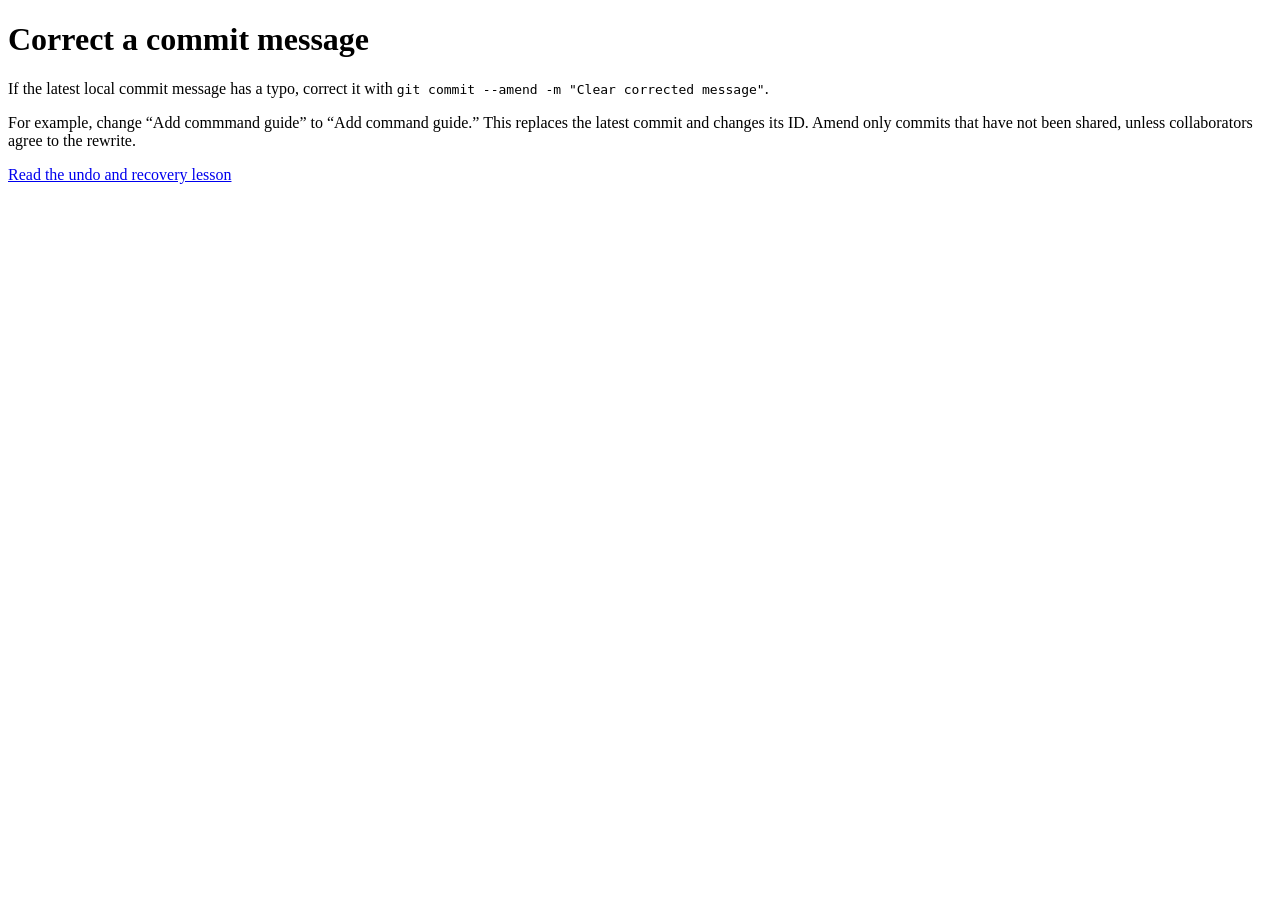
==== amend-example.html @ 5fb7c6b7 "Demonstrate commit message correction" ====
<!doctype html>
<html lang="en"><head><meta charset="utf-8"><meta name="viewport" content="width=device-width, initial-scale=1"><title>Correct a Commit Message</title></head><body><main><h1>Correct a commit message</h1><p>If the latest local commit message has a typo, correct it with <code>git commit --amend -m "Clear corrected message"</code>.</p><p>For example, change “Add commmand guide” to “Add command guide.” This replaces the latest commit and changes its ID. Amend only commits that have not been shared, unless collaborators agree to the rewrite.</p><p><a href="recovery.html">Read the undo and recovery lesson</a></p></main></body></html>
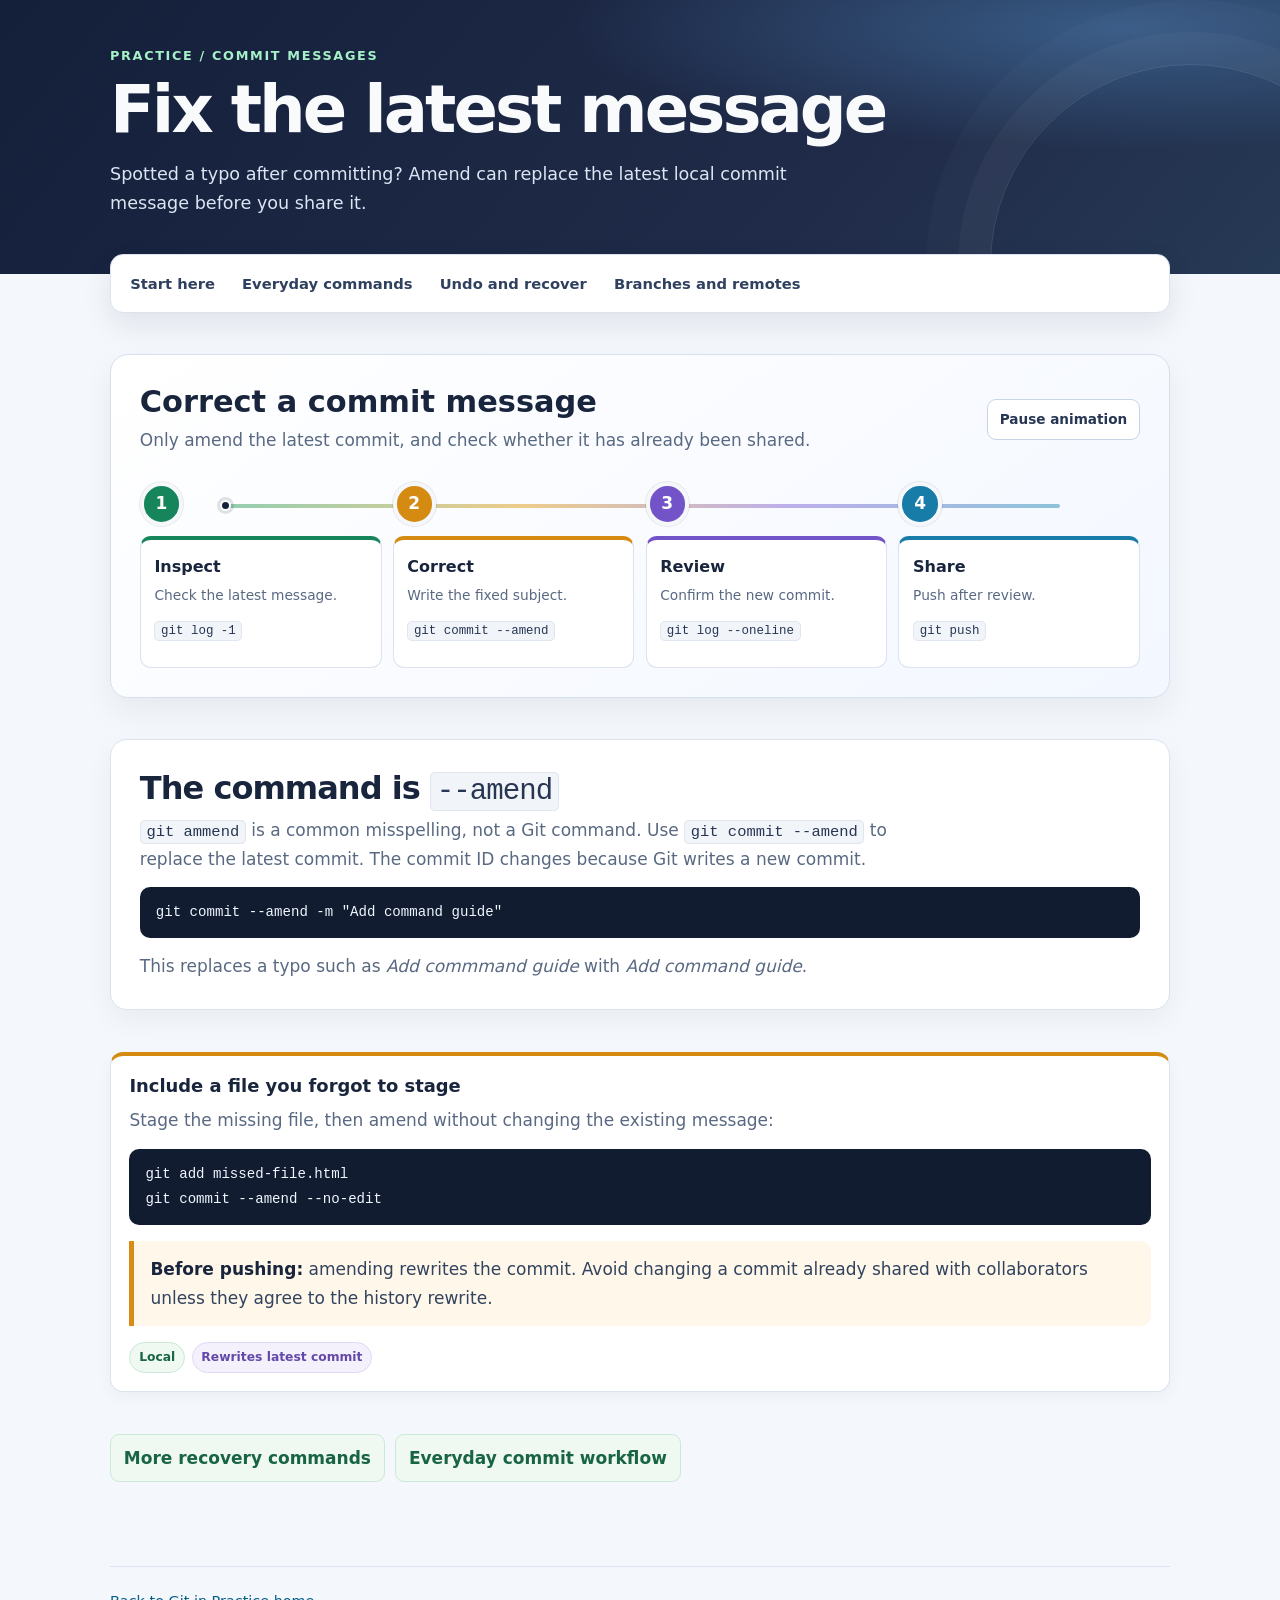
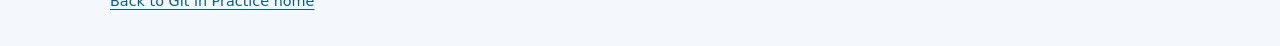
==== commit 5d4c0cac: "Style all Git lessons with animated workflows" ====
--- a/amend-example.html
+++ b/amend-example.html
@@ -1,2 +1,23 @@
 <!doctype html>
-<html lang="en"><head><meta charset="utf-8"><meta name="viewport" content="width=device-width, initial-scale=1"><title>Correct a Commit Message</title></head><body><main><h1>Correct a commit message</h1><p>If the latest local commit message has a typo, correct it with <code>git commit --amend -m "Clear corrected message"</code>.</p><p>For example, change “Add commmand guide” to “Add command guide.” This replaces the latest commit and changes its ID. Amend only commits that have not been shared, unless collaborators agree to the rewrite.</p><p><a href="recovery.html">Read the undo and recovery lesson</a></p></main></body></html>
+<html lang="en">
+<head><meta charset="utf-8"><meta name="viewport" content="width=device-width, initial-scale=1"><title>Correct a Commit Message | Git in Practice</title><link rel="stylesheet" href="guide.css"><script src="guide.js" defer></script></head>
+<body>
+  <header class="hero"><div class="shell hero-content"><p class="eyebrow">Practice / Commit messages</p><h1>Fix the latest message</h1><p class="intro">Spotted a typo after committing? Amend can replace the latest local commit message before you share it.</p></div></header>
+  <main class="shell">
+    <nav class="top-nav" aria-label="Guide pages"><a href="index.html">Start here</a><a href="everyday.html">Everyday commands</a><a href="recovery.html">Undo and recover</a><a href="remotes.html">Branches and remotes</a></nav>
+    <section class="flow-panel" aria-labelledby="amend-flow-title">
+      <div class="flow-head"><div><h2 id="amend-flow-title">Correct a commit message</h2><p>Only amend the latest commit, and check whether it has already been shared.</p></div><button class="motion-toggle" type="button" data-motion-toggle aria-controls="amend-flow" aria-pressed="false">Pause animation</button></div>
+      <ol class="flow-track" id="amend-flow" aria-label="Inspect latest commit, amend the message, and review history">
+        <li class="step"><span class="step-icon" aria-hidden="true">1</span><div class="step-card"><h3>Inspect</h3><p>Check the latest message.</p><code>git log -1</code></div></li>
+        <li class="step"><span class="step-icon" aria-hidden="true">2</span><div class="step-card"><h3>Correct</h3><p>Write the fixed subject.</p><code>git commit --amend</code></div></li>
+        <li class="step"><span class="step-icon" aria-hidden="true">3</span><div class="step-card"><h3>Review</h3><p>Confirm the new commit.</p><code>git log --oneline</code></div></li>
+        <li class="step"><span class="step-icon" aria-hidden="true">4</span><div class="step-card"><h3>Share</h3><p>Push after review.</p><code>git push</code></div></li>
+      </ol>
+    </section>
+    <section class="panel"><h2>The command is <code>--amend</code></h2><p><code>git ammend</code> is a common misspelling, not a Git command. Use <code>git commit --amend</code> to replace the latest commit. The commit ID changes because Git writes a new commit.</p><pre class="syntax"><code>git commit --amend -m "Add command guide"</code></pre><p>This replaces a typo such as <em>Add commmand guide</em> with <em>Add command guide</em>.</p></section>
+    <section class="command-card" data-tone="amber"><h2>Include a file you forgot to stage</h2><p>Stage the missing file, then amend without changing the existing message:</p><pre class="syntax"><code>git add missed-file.html<br>git commit --amend --no-edit</code></pre><div class="callout warning"><strong>Before pushing:</strong> amending rewrites the commit. Avoid changing a commit already shared with collaborators unless they agree to the history rewrite.</div><div class="tag-row"><span class="tag local">Local</span><span class="tag history">Rewrites latest commit</span></div></section>
+    <div class="lesson-links"><a class="lesson-link" href="recovery.html">More recovery commands</a><a class="lesson-link" href="everyday.html">Everyday commit workflow</a></div>
+  </main>
+  <footer class="shell"><a href="index.html">Back to Git in Practice home</a></footer>
+</body>
+</html>
--- a/guide.css
+++ b/guide.css
@@ -0,0 +1,114 @@
+:root {
+  color-scheme: light;
+  --ink: #18253d;
+  --muted: #596982;
+  --paper: #f4f7fb;
+  --panel: #fff;
+  --line: #dce3ef;
+  --navy: #15213b;
+  --green: #16855b;
+  --amber: #d58a12;
+  --violet: #7354c8;
+  --blue: #187ca8;
+  --rose: #c95f6b;
+}
+
+* { box-sizing: border-box; }
+html { scroll-behavior: smooth; }
+body { margin: 0; background: var(--paper); color: var(--ink); font: 17px/1.7 system-ui, -apple-system, "Segoe UI", sans-serif; }
+a { color: #075f88; text-underline-offset: .18em; }
+a:focus-visible, button:focus-visible, summary:focus-visible { outline: 3px solid #efa92e; outline-offset: 3px; }
+.shell { width: min(1060px, calc(100% - 2rem)); margin-inline: auto; }
+
+.hero { position: relative; overflow: hidden; padding: 2.8rem 0 3.4rem; background: radial-gradient(ellipse at 88% 10%, #385b86 0, transparent 35%), linear-gradient(130deg, #14203a, #202b49 65%, #263955); color: #f8fafc; }
+.hero::after { position: absolute; right: -7rem; bottom: -12rem; width: 25rem; height: 25rem; border: 1px solid rgb(255 255 255 / 12%); border-radius: 50%; box-shadow: 0 0 0 2rem rgb(255 255 255 / 3%), 0 0 0 4rem rgb(255 255 255 / 2%); content: ""; pointer-events: none; }
+.hero-content { position: relative; z-index: 1; }
+.eyebrow { margin: 0 0 .55rem; color: #a6f1c7; font-size: .8rem; font-weight: 800; letter-spacing: .13em; text-transform: uppercase; }
+h1 { max-width: 20ch; margin: 0; font-size: clamp(2.3rem, 7vw, 4.1rem); line-height: 1.04; letter-spacing: -.045em; }
+.intro { max-width: 68ch; margin: 1rem 0 0; color: #dbe5f3; font-size: 1.1rem; }
+main { padding-bottom: 1rem; }
+.top-nav { position: relative; z-index: 2; display: flex; flex-wrap: wrap; gap: .3rem; margin: -1.25rem 0 2rem; padding: .5rem; border: 1px solid var(--line); border-radius: 13px; background: #fff; box-shadow: 0 12px 30px rgb(24 37 61 / 9%); }
+.top-nav a { padding: .5rem .7rem; border-radius: 8px; color: #30415f; font-size: .92rem; font-weight: 720; text-decoration: none; }
+.top-nav a:hover, .top-nav a[aria-current="page"] { background: #eaf6f0; color: #116747; }
+section { margin: 2.6rem 0; }
+.section-heading { margin-bottom: 1rem; }
+.section-heading h2, .panel h2 { margin: 0; font-size: clamp(1.5rem, 4vw, 2rem); line-height: 1.23; letter-spacing: -.03em; }
+.section-heading p, .panel > p { max-width: 75ch; margin: .45rem 0 0; color: var(--muted); }
+.panel { padding: clamp(1.2rem, 4vw, 1.8rem); border: 1px solid var(--line); border-radius: 17px; background: var(--panel); box-shadow: 0 10px 28px rgb(24 37 61 / 5%); }
+.card-grid { display: grid; grid-template-columns: repeat(auto-fit, minmax(min(100%, 310px), 1fr)); gap: .9rem; }
+.command-card { --tone: var(--green); padding: 1.15rem; border: 1px solid var(--line); border-top: 4px solid var(--tone); border-radius: 13px; background: var(--panel); box-shadow: 0 5px 16px rgb(24 37 61 / 4%); }
+.command-card[data-tone="amber"] { --tone: var(--amber); }
+.command-card[data-tone="violet"] { --tone: var(--violet); }
+.command-card[data-tone="blue"] { --tone: var(--blue); }
+.command-card[data-tone="rose"] { --tone: var(--rose); }
+.command-card h2, .command-card h3 { margin: 0 0 .45rem; font-size: 1.12rem; line-height: 1.35; }
+.command-card > p { margin: .5rem 0; color: var(--muted); }
+.command-card code { font-size: .88em; }
+.syntax { margin: .85rem 0; padding: .8rem 1rem; overflow-x: auto; border-radius: 10px; background: #121c30; color: #eff6ff; font: .88rem/1.8 ui-monospace, "Cascadia Code", Consolas, monospace; }
+.syntax code { padding: 0; border: 0; background: transparent; color: inherit; font: inherit; white-space: pre; }
+.tag-row { display: flex; flex-wrap: wrap; gap: .4rem; margin-top: .75rem; }
+.tag { display: inline-flex; align-items: center; gap: .35rem; padding: .25rem .55rem; border: 1px solid #d9e5ee; border-radius: 999px; background: #f7fafc; color: #40516a; font-size: .77rem; font-weight: 750; }
+.tag.local { border-color: #cce8d8; background: #eff9f2; color: #186443; }
+.tag.remote { border-color: #c9e3ef; background: #eef8fc; color: #126484; }
+.tag.history { border-color: #e0d8f6; background: #f5f1fc; color: #6348a9; }
+.callout { margin: 1rem 0; padding: .85rem 1rem; border-left: 5px solid var(--blue); border-radius: 0 10px 10px 0; background: #edf7fb; color: #31435e; }
+.callout.warning { border-left-color: #d98b17; background: #fff7e9; }
+.callout strong { color: var(--ink); }
+.flow-panel { padding: clamp(1.2rem, 4vw, 1.8rem); overflow: hidden; border: 1px solid #d5dfed; border-radius: 18px; background: linear-gradient(145deg, #fff, #f3f7ff); box-shadow: 0 14px 32px rgb(24 37 61 / 6%); }
+.flow-head { display: flex; align-items: center; justify-content: space-between; gap: 1rem; }
+.flow-head h2 { margin: 0; font-size: clamp(1.4rem, 4vw, 1.9rem); line-height: 1.2; }
+.flow-head p { margin: .35rem 0 0; color: var(--muted); }
+.motion-toggle { flex: 0 0 auto; padding: .5rem .75rem; border: 1px solid #c8d4e5; border-radius: 9px; background: #fff; color: #273653; font: inherit; font-size: .85rem; font-weight: 750; cursor: pointer; }
+.flow-track { position: relative; display: grid; grid-template-columns: repeat(4, minmax(0, 1fr)); gap: .7rem; margin: 1.7rem 0 0; padding: 0; list-style: none; }
+.flow-track::before { position: absolute; z-index: 0; top: 1.33rem; right: 8%; left: 8%; height: 4px; border-radius: 4px; background: linear-gradient(90deg, #38a874, #e3a52c 36%, #8c70db 68%, #3997bb); content: ""; opacity: .55; }
+.flow-track::after { position: absolute; z-index: 2; top: 1.12rem; left: 8%; width: .45rem; height: .45rem; border: 2px solid white; border-radius: 50%; background: var(--navy); box-shadow: 0 0 0 3px rgb(23 35 60 / 13%); content: ""; animation: travel 8s ease-in-out infinite; }
+.flow-track.paused::after, .flow-track.paused .step-icon, .flow-track.paused .step-card { animation-play-state: paused; }
+.step { --step-color: var(--green); position: relative; z-index: 1; min-width: 0; }
+.step:nth-of-type(2) { --step-color: var(--amber); --delay: 1s; }
+.step:nth-of-type(3) { --step-color: var(--violet); --delay: 2s; }
+.step:nth-of-type(4) { --step-color: var(--blue); --delay: 3s; }
+.step-icon { display: grid; width: 2.7rem; height: 2.7rem; place-items: center; margin: 0 auto .65rem 0; border: 4px solid #f5f7fb; border-radius: 50%; background: var(--step-color); color: #fff; font-weight: 850; box-shadow: 0 0 0 1px rgb(24 37 61 / 9%); animation: pop 4s ease-in-out infinite; animation-delay: var(--delay, 0s); }
+.step-card { min-height: 132px; padding: .85rem; border: 1px solid var(--line); border-top: 4px solid var(--step-color); border-radius: 11px; background: #fff; animation: card-glow 4s ease-in-out infinite; animation-delay: var(--delay, 0s); }
+.step-card h3 { margin: 0 0 .25rem; font-size: 1rem; }
+.step-card p { margin: .25rem 0 .55rem; color: var(--muted); font-size: .86rem; line-height: 1.5; }
+.step-card code { font-size: .78rem; }
+.flow-caption { margin: .8rem 0 0; color: var(--muted); font-size: .88rem; }
+.workflow-list { display: grid; grid-template-columns: repeat(2, minmax(0, 1fr)); gap: .7rem; margin: 1rem 0 0; padding: 0; list-style: none; counter-reset: workflow; }
+.workflow-list li { position: relative; min-height: 68px; margin: 0; padding: .8rem .9rem .8rem 3rem; border: 1px solid var(--line); border-radius: 11px; background: #fff; counter-increment: workflow; }
+.workflow-list li::before { position: absolute; top: .8rem; left: .8rem; display: grid; width: 1.65rem; height: 1.65rem; place-items: center; border-radius: 50%; background: #e9f5ef; color: #146b49; content: counter(workflow); font-size: .82rem; font-weight: 850; }
+.workflow-list strong { display: block; }
+.workflow-list span { color: var(--muted); font-size: .9rem; }
+details { margin: .8rem 0; border: 1px solid var(--line); border-radius: 11px; background: #fff; }
+summary { padding: .75rem .9rem; color: #30415f; font-weight: 750; cursor: pointer; }
+details .detail-body { padding: 0 .9rem .9rem; color: var(--muted); }
+code { padding: .12rem .35rem; border: 1px solid #e0e6ef; border-radius: 5px; background: #f1f4f8; color: #273653; font: .91em ui-monospace, "Cascadia Code", Consolas, monospace; overflow-wrap: anywhere; }
+.lesson-links { display: flex; flex-wrap: wrap; gap: .65rem; margin: 1.25rem 0; }
+.lesson-link { display: inline-block; padding: .55rem .8rem; border: 1px solid #cce8d8; border-radius: 9px; background: #eff9f2; color: #186443; font-weight: 750; text-decoration: none; }
+.lesson-link:hover { background: #dff2e6; }
+footer { margin-top: 3rem; padding: 1.35rem 0 2rem; border-top: 1px solid var(--line); color: var(--muted); font-size: .9rem; }
+
+@keyframes travel { 0%, 8% { left: 8%; } 92%, 100% { left: 92%; } }
+@keyframes pop { 0%, 15%, 100% { transform: scale(1); } 6% { transform: scale(1.14); } }
+@keyframes card-glow { 0%, 18%, 100% { box-shadow: 0 0 0 rgb(24 37 61 / 0%); } 8% { box-shadow: 0 7px 18px rgb(24 37 61 / 9%); } }
+
+@media (max-width: 720px) {
+  .flow-track { grid-template-columns: 1fr; gap: .75rem; margin-top: 1.3rem; }
+  .flow-track::before { top: 1.3rem; right: auto; bottom: 1.3rem; left: 1.25rem; width: 4px; height: auto; background: linear-gradient(180deg, #38a874, #e3a52c 36%, #8c70db 68%, #3997bb); }
+  .flow-track::after { top: 1.15rem; left: 1.05rem; animation-name: travel-vertical; }
+  .step { display: grid; grid-template-columns: 2.7rem minmax(0, 1fr); align-items: start; gap: .6rem; }
+  .step-icon { margin: 0; }
+  .step-card { min-height: auto; }
+  .workflow-list { grid-template-columns: 1fr; }
+}
+@keyframes travel-vertical { 0%, 8% { top: 1.15rem; } 92%, 100% { top: calc(100% - 1.65rem); } }
+@media (max-width: 520px) {
+  body { font-size: 16px; }
+  .hero { padding: 2.35rem 0 3rem; }
+  .flow-head { align-items: flex-start; flex-direction: column; }
+  .motion-toggle { align-self: flex-start; }
+  .workflow-list { grid-template-columns: 1fr; }
+}
+@media (prefers-reduced-motion: reduce) {
+  *, *::before, *::after { scroll-behavior: auto !important; animation-duration: .01ms !important; animation-iteration-count: 1 !important; transition-duration: .01ms !important; }
+  .motion-toggle { display: none; }
+}
